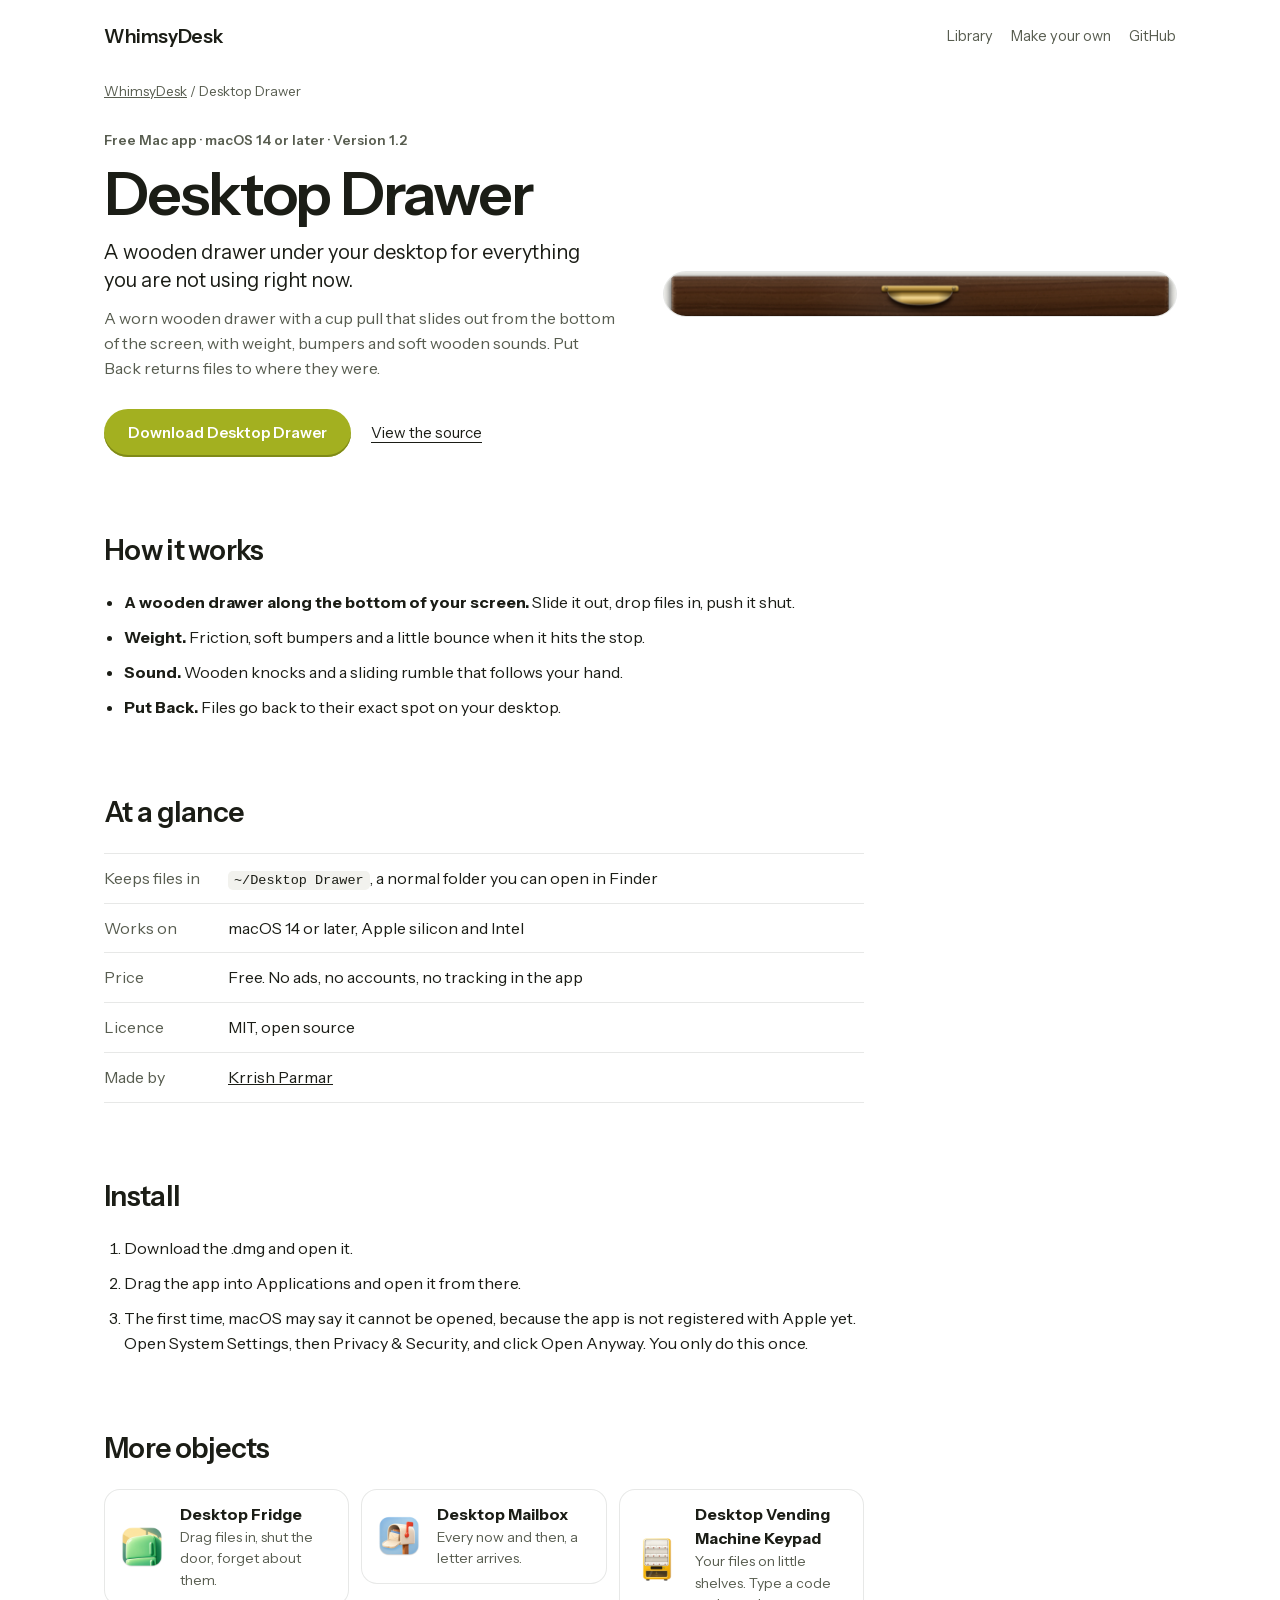
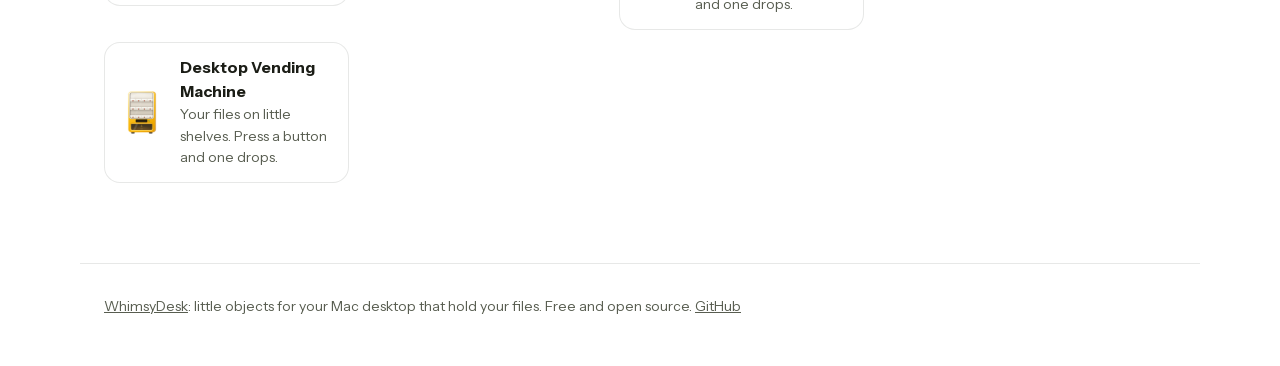
==== website/desktop-drawer/index.html @ 8cb0a9c4 "Website: link the maker to krisby.in and Phoenix Code to phcode.dev, add /helloworld" ====
<!doctype html>
<html lang="en">
<head>
  <meta charset="utf-8">
  <!-- Google tag (gtag.js) -->
  <script async src="https://www.googletagmanager.com/gtag/js?id=G-2DG23JLKP3"></script>
  <script>
    window.dataLayer = window.dataLayer || [];
    function gtag(){dataLayer.push(arguments);}
    gtag('js', new Date());
    gtag('config', 'G-2DG23JLKP3');
  </script>
  <!-- Microsoft Clarity -->
  <script type="text/javascript">
    (function(c,l,a,r,i,t,y){
        c[a]=c[a]||function(){(c[a].q=c[a].q||[]).push(arguments)};
        t=l.createElement(r);t.async=1;t.src="https://www.clarity.ms/tag/"+i;
        y=l.getElementsByTagName(r)[0];y.parentNode.insertBefore(t,y);
    })(window, document, "clarity", "script", "z6915i3wmu");
  </script>
  <meta name="viewport" content="width=device-width, initial-scale=1">
  <title>Desktop Drawer: a wooden drawer on your Mac desktop that holds your files | WhimsyDesk</title>
  <meta name="description" content="A wooden drawer under your desktop for everything you are not using right now. A worn wooden drawer with a cup pull that slides out from the bottom of the screen, with weight, bumpers and soft wooden sounds. Put Back returns files to where they were. Free and open source, for macOS 14 or later.">
  <link rel="canonical" href="https://whimsydesk.art/desktop-drawer/">
  <meta property="og:type" content="website">
  <meta property="og:site_name" content="WhimsyDesk">
  <meta property="og:title" content="Desktop Drawer for Mac">
  <meta property="og:description" content="A wooden drawer under your desktop for everything you are not using right now. Free and open source.">
  <meta property="og:url" content="https://whimsydesk.art/desktop-drawer/">
  <meta property="og:image" content="https://whimsydesk.art/media/art/drawer.png">
  <meta name="twitter:card" content="summary_large_image">
  <meta name="theme-color" content="#ffffff">
  <link rel="icon" href="../media/favicon-32.png" sizes="32x32" type="image/png">
  <link rel="apple-touch-icon" href="../media/apple-touch-icon.png">
  <link rel="preload" href="../fonts/instrument-sans.woff2" as="font" type="font/woff2" crossorigin>
  <link rel="stylesheet" href="../object-page.css">
  <script type="application/ld+json">{"@context": "https://schema.org", "@type": "SoftwareApplication", "name": "Desktop Drawer", "description": "A worn wooden drawer with a cup pull that slides out from the bottom of the screen, with weight, bumpers and soft wooden sounds. Put Back returns files to where they were.", "applicationCategory": "UtilitiesApplication", "operatingSystem": "macOS 14 or later", "softwareVersion": "1.2", "url": "https://whimsydesk.art/desktop-drawer/", "image": "https://whimsydesk.art/media/art/drawer.png", "license": "https://opensource.org/licenses/MIT", "isAccessibleForFree": true, "offers": {"@type": "Offer", "price": "0", "priceCurrency": "USD"}, "author": {"@type": "Person", "name": "Krrish Parmar", "url": "https://krisby.in"}, "publisher": {"@type": "Organization", "name": "WhimsyDesk", "url": "https://whimsydesk.art/"}, "codeRepository": "https://github.com/Electrofist/whimsydesk/tree/main/objects/drawer", "downloadUrl": "https://github.com/Electrofist/whimsydesk/releases/download/downloads/Desktop-Drawer.dmg"}</script>
  <script type="application/ld+json">{"@context": "https://schema.org", "@type": "BreadcrumbList", "itemListElement": [{"@type": "ListItem", "position": 1, "name": "WhimsyDesk", "item": "https://whimsydesk.art/"}, {"@type": "ListItem", "position": 2, "name": "Desktop Drawer", "item": "https://whimsydesk.art/desktop-drawer/"}]}</script>
</head>
<body>
  <header class="top">
    <a class="top__mark" href="../">WhimsyDesk</a>
    <nav aria-label="Main"><a href="../#objects">Library</a><a href="../#make">Make your own</a><a href="https://github.com/Electrofist/whimsydesk">GitHub</a></nav>
  </header>
  <main>
    <nav class="crumbs" aria-label="Breadcrumb"><a href="../">WhimsyDesk</a> <span aria-hidden="true">/</span> Desktop Drawer</nav>
    <article class="obj">
      <div class="obj__text">
        <p class="obj__kind">Free Mac app &middot; macOS 14 or later &middot; Version 1.2</p>
        <h1>Desktop Drawer</h1>
        <p class="obj__tag">A wooden drawer under your desktop for everything you are not using right now.</p>
        <p class="obj__desc">A worn wooden drawer with a cup pull that slides out from the bottom of the screen, with weight, bumpers and soft wooden sounds. Put Back returns files to where they were.</p>
        <div class="obj__actions"><a class="btn btn--olive" href="https://github.com/Electrofist/whimsydesk/releases/download/downloads/Desktop-Drawer.dmg">Download Desktop Drawer</a><a class="quiet" href="https://github.com/Electrofist/whimsydesk/tree/main/objects/drawer">View the source</a></div>
      </div>
      <figure class="obj__shot"><img src="../media/art/drawer.png" alt="Desktop Drawer on a Mac desktop" loading="eager"></figure>
    </article>

    <section class="block" aria-labelledby="use">
      <h2 id="use">How it works</h2>
      <ul class="feats">
        <li><b>A wooden drawer along the bottom of your screen.</b> Slide it out, drop files in, push it shut.</li>
        <li><b>Weight.</b> Friction, soft bumpers and a little bounce when it hits the stop.</li>
        <li><b>Sound.</b> Wooden knocks and a sliding rumble that follows your hand.</li>
        <li><b>Put Back.</b> Files go back to their exact spot on your desktop.</li>
      </ul>
    </section>

    <section class="block" aria-labelledby="facts">
      <h2 id="facts">At a glance</h2>
      <dl class="facts">
        <dt>Keeps files in</dt><dd><code>~/Desktop Drawer</code>, a normal folder you can open in Finder</dd>
        <dt>Works on</dt><dd>macOS 14 or later, Apple silicon and Intel</dd>
        <dt>Price</dt><dd>Free. No ads, no accounts, no tracking in the app</dd>
        <dt>Licence</dt><dd>MIT, open source</dd>
        <dt>Made by</dt><dd><a href="https://krisby.in">Krrish Parmar</a></dd>
      </dl>
    </section>

    <section class="block" aria-labelledby="install">
      <h2 id="install">Install</h2>
      <ol class="steps">
        <li>Download the .dmg and open it.</li>
        <li>Drag the app into Applications and open it from there.</li>
        <li>The first time, macOS may say it cannot be opened, because the app is not registered with Apple yet. Open System Settings, then Privacy &amp; Security, and click Open Anyway. You only do this once.</li>
      </ol>
    </section>

    <section class="block" aria-labelledby="more">
      <h2 id="more">More objects</h2>
      <ul class="more">
        <li><a href="../desktop-fridge/"><img src="../media/icons/fridge.png" alt="" width="48" height="48" loading="lazy"><span><b>Desktop Fridge</b>Drag files in, shut the door, forget about them.</span></a></li>
        <li><a href="../desktop-mailbox/"><img src="../media/icons/mailbox.png" alt="" width="48" height="48" loading="lazy"><span><b>Desktop Mailbox</b>Every now and then, a letter arrives.</span></a></li>
        <li><a href="../desktop-vending-machine-keypad/"><img src="../media/icons/vending-keypad.png" alt="" width="48" height="48" loading="lazy"><span><b>Desktop Vending Machine Keypad</b>Your files on little shelves. Type a code and one drops.</span></a></li>
        <li><a href="../desktop-vending-machine/"><img src="../media/icons/vending.png" alt="" width="48" height="48" loading="lazy"><span><b>Desktop Vending Machine</b>Your files on little shelves. Press a button and one drops.</span></a></li>
      </ul>
    </section>
  </main>
  <footer class="foot"><a href="../">WhimsyDesk</a>: little objects for your Mac desktop that hold your files. Free and open source. <a href="https://github.com/Electrofist/whimsydesk">GitHub</a></footer>
</body>
</html>
---- website/object-page.css ----
/* Object pages: one per object, simple and fast. Same type and colours as the homepage. */
@font-face { font-family: "Instrument Sans"; src: url("fonts/instrument-sans.woff2") format("woff2"); font-weight: 400 700; font-stretch: 75% 100%; font-display: swap; }

:root { --ink: #1b1d16; --mute: #585d50; --olive: #a3b020; --olive-deep: #7f8a17; --line: rgba(27, 29, 22, .1); }
* { box-sizing: border-box; }
body { margin: 0; background: #fff; color: var(--ink); font: 16px/1.55 "Instrument Sans", -apple-system, BlinkMacSystemFont, "Helvetica Neue", Arial, sans-serif; -webkit-font-smoothing: antialiased; }
a { color: inherit; }
code { font: 13.5px/1 ui-monospace, "SF Mono", Menlo, monospace; background: #f2f2ee; padding: 2px 6px; border-radius: 5px; }

.top { max-width: 1120px; margin: 0 auto; padding: 22px 24px; display: flex; align-items: center; justify-content: space-between; gap: 20px; }
.top__mark { font-weight: 600; font-size: 19px; letter-spacing: -0.02em; text-decoration: none; }
.top nav { display: flex; gap: 18px; font-size: 14.5px; }
.top nav a { text-decoration: none; color: var(--mute); }
.top nav a:hover { color: var(--ink); }

main { max-width: 1120px; margin: 0 auto; padding: 0 24px 80px; }
.crumbs { font-size: 13.5px; color: var(--mute); margin: 8px 0 28px; }
.crumbs a { color: var(--mute); }

.obj { display: grid; grid-template-columns: minmax(0, 1fr) minmax(0, 1fr); gap: 48px; align-items: center; }
.obj__kind { margin: 0; font-size: 13.5px; font-weight: 600; color: var(--mute); }
h1 { margin: 12px 0 0; font-size: clamp(36px, 5vw, 60px); line-height: 1.02; font-weight: 600; letter-spacing: -0.035em; }
.obj__tag { margin: 14px 0 0; font-size: 20px; line-height: 1.4; }
.obj__desc { margin: 12px 0 0; color: var(--mute); max-width: 34em; }
.obj__actions { margin-top: 28px; display: flex; gap: 20px; align-items: center; flex-wrap: wrap; }
.obj__shot { margin: 0; border-radius: 24px; overflow: hidden; background: #f2f2ee; box-shadow: 0 0 0 1px var(--line), 0 30px 50px -36px rgba(27, 29, 22, .45); }
.obj__shot img { display: block; width: 100%; height: auto; }

.btn { display: inline-flex; align-items: center; height: 48px; padding: 0 24px; border-radius: 999px; font-weight: 600; font-size: 15px; text-decoration: none; }
.btn--olive { background: var(--olive); color: #fff; box-shadow: inset 0 -2px 0 var(--olive-deep); }
.btn--olive:hover { background: #8f9b1c; }
.btn--soon { background: #f1f1ec; color: var(--mute); }
.quiet { font-size: 15px; text-underline-offset: 4px; }

.block { margin-top: 72px; max-width: 760px; }
h2 { margin: 0 0 18px; font-size: 28px; font-weight: 600; letter-spacing: -0.025em; }
.feats, .steps { margin: 0; padding-left: 20px; }
.feats li, .steps li { margin: 0 0 10px; }
.facts { display: grid; grid-template-columns: auto 1fr; margin: 0; border-top: 1px solid var(--line); }
.facts dt, .facts dd { margin: 0; padding: 12px 0; border-bottom: 1px solid var(--line); }
.facts dt { padding-right: 28px; color: var(--mute); }
.more { list-style: none; margin: 0; padding: 0; display: grid; grid-template-columns: repeat(auto-fill, minmax(240px, 1fr)); gap: 12px; }
.more a { display: flex; gap: 14px; align-items: center; padding: 14px; border-radius: 16px; text-decoration: none; box-shadow: inset 0 0 0 1px var(--line); }
.more a:hover { box-shadow: inset 0 0 0 1px rgba(27, 29, 22, .3); }
.more span { font-size: 14px; color: var(--mute); }
.more b { display: block; color: var(--ink); font-size: 15.5px; }

.foot { max-width: 1120px; margin: 0 auto; padding: 32px 24px 48px; border-top: 1px solid var(--line); font-size: 14px; color: var(--mute); }

@media (max-width: 800px) {
  .obj { grid-template-columns: minmax(0, 1fr); gap: 32px; }
  .obj__shot { order: -1; }
  .top nav { gap: 12px; font-size: 13.5px; }
}
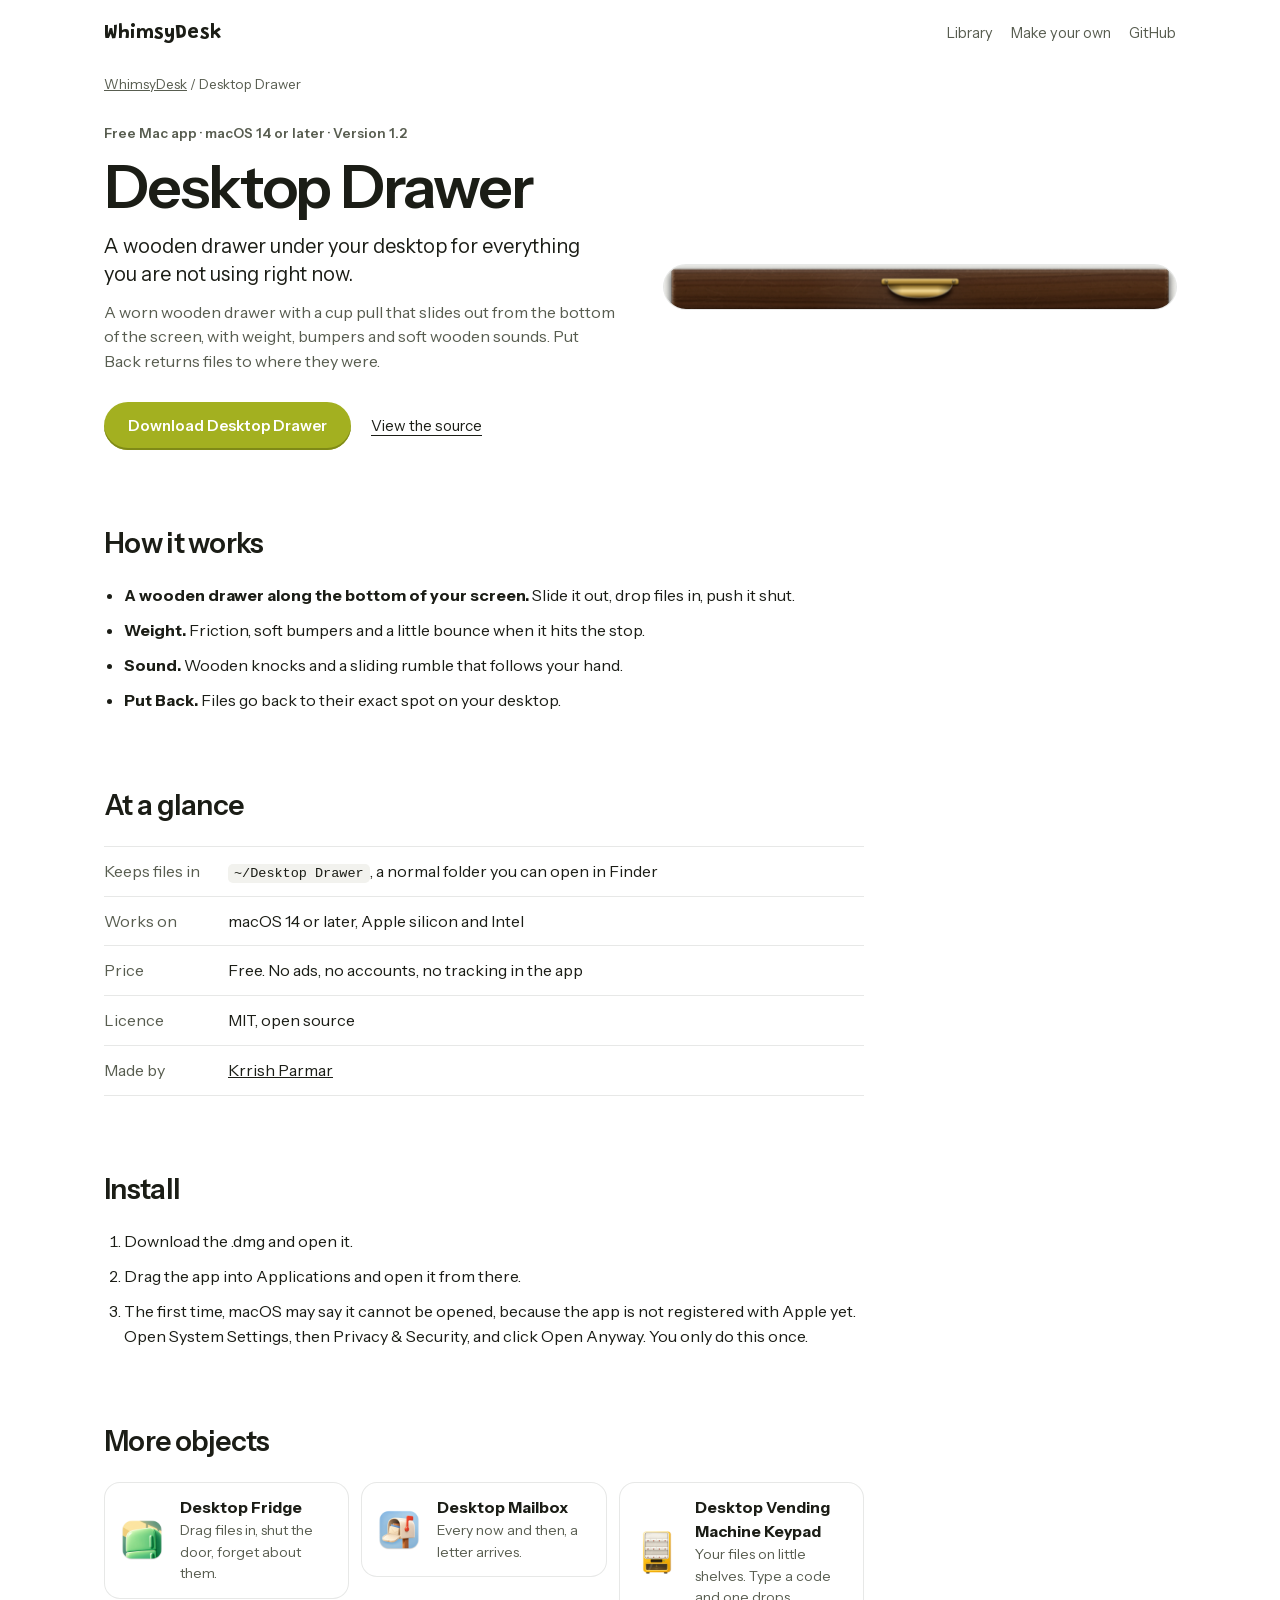
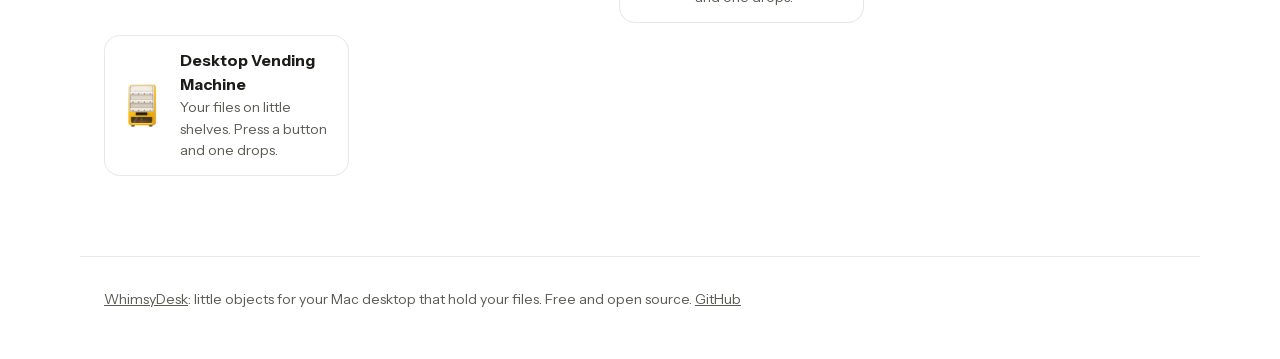
==== commit 626ed879: "Website: new favicon, a pink keycap with a star" ====
--- a/website/desktop-drawer/index.html
+++ b/website/desktop-drawer/index.html
@@ -31,6 +31,7 @@
   <meta name="twitter:card" content="summary_large_image">
   <meta name="theme-color" content="#ffffff">
   <link rel="icon" href="../media/favicon-32.png" sizes="32x32" type="image/png">
+  <link rel="icon" href="../media/favicon-192.png" sizes="192x192" type="image/png">
   <link rel="apple-touch-icon" href="../media/apple-touch-icon.png">
   <link rel="preload" href="../fonts/instrument-sans.woff2" as="font" type="font/woff2" crossorigin>
   <link rel="stylesheet" href="../object-page.css">
--- a/website/object-page.css
+++ b/website/object-page.css
@@ -1,4 +1,5 @@
 /* Object pages: one per object, simple and fast. Same type and colours as the homepage. */
+@font-face { font-family: "Grandstander"; src: url("fonts/grandstander.woff2") format("woff2"); font-weight: 700; font-display: swap; }
 @font-face { font-family: "Instrument Sans"; src: url("fonts/instrument-sans.woff2") format("woff2"); font-weight: 400 700; font-stretch: 75% 100%; font-display: swap; }
 
 :root { --ink: #1b1d16; --mute: #585d50; --olive: #a3b020; --olive-deep: #7f8a17; --line: rgba(27, 29, 22, .1); }
@@ -8,7 +9,7 @@
 code { font: 13.5px/1 ui-monospace, "SF Mono", Menlo, monospace; background: #f2f2ee; padding: 2px 6px; border-radius: 5px; }
 
 .top { max-width: 1120px; margin: 0 auto; padding: 22px 24px; display: flex; align-items: center; justify-content: space-between; gap: 20px; }
-.top__mark { font-weight: 600; font-size: 19px; letter-spacing: -0.02em; text-decoration: none; }
+.top__mark { font: 700 20px/1 "Grandstander", "Instrument Sans", sans-serif; letter-spacing: 0; text-decoration: none; }
 .top nav { display: flex; gap: 18px; font-size: 14.5px; }
 .top nav a { text-decoration: none; color: var(--mute); }
 .top nav a:hover { color: var(--ink); }
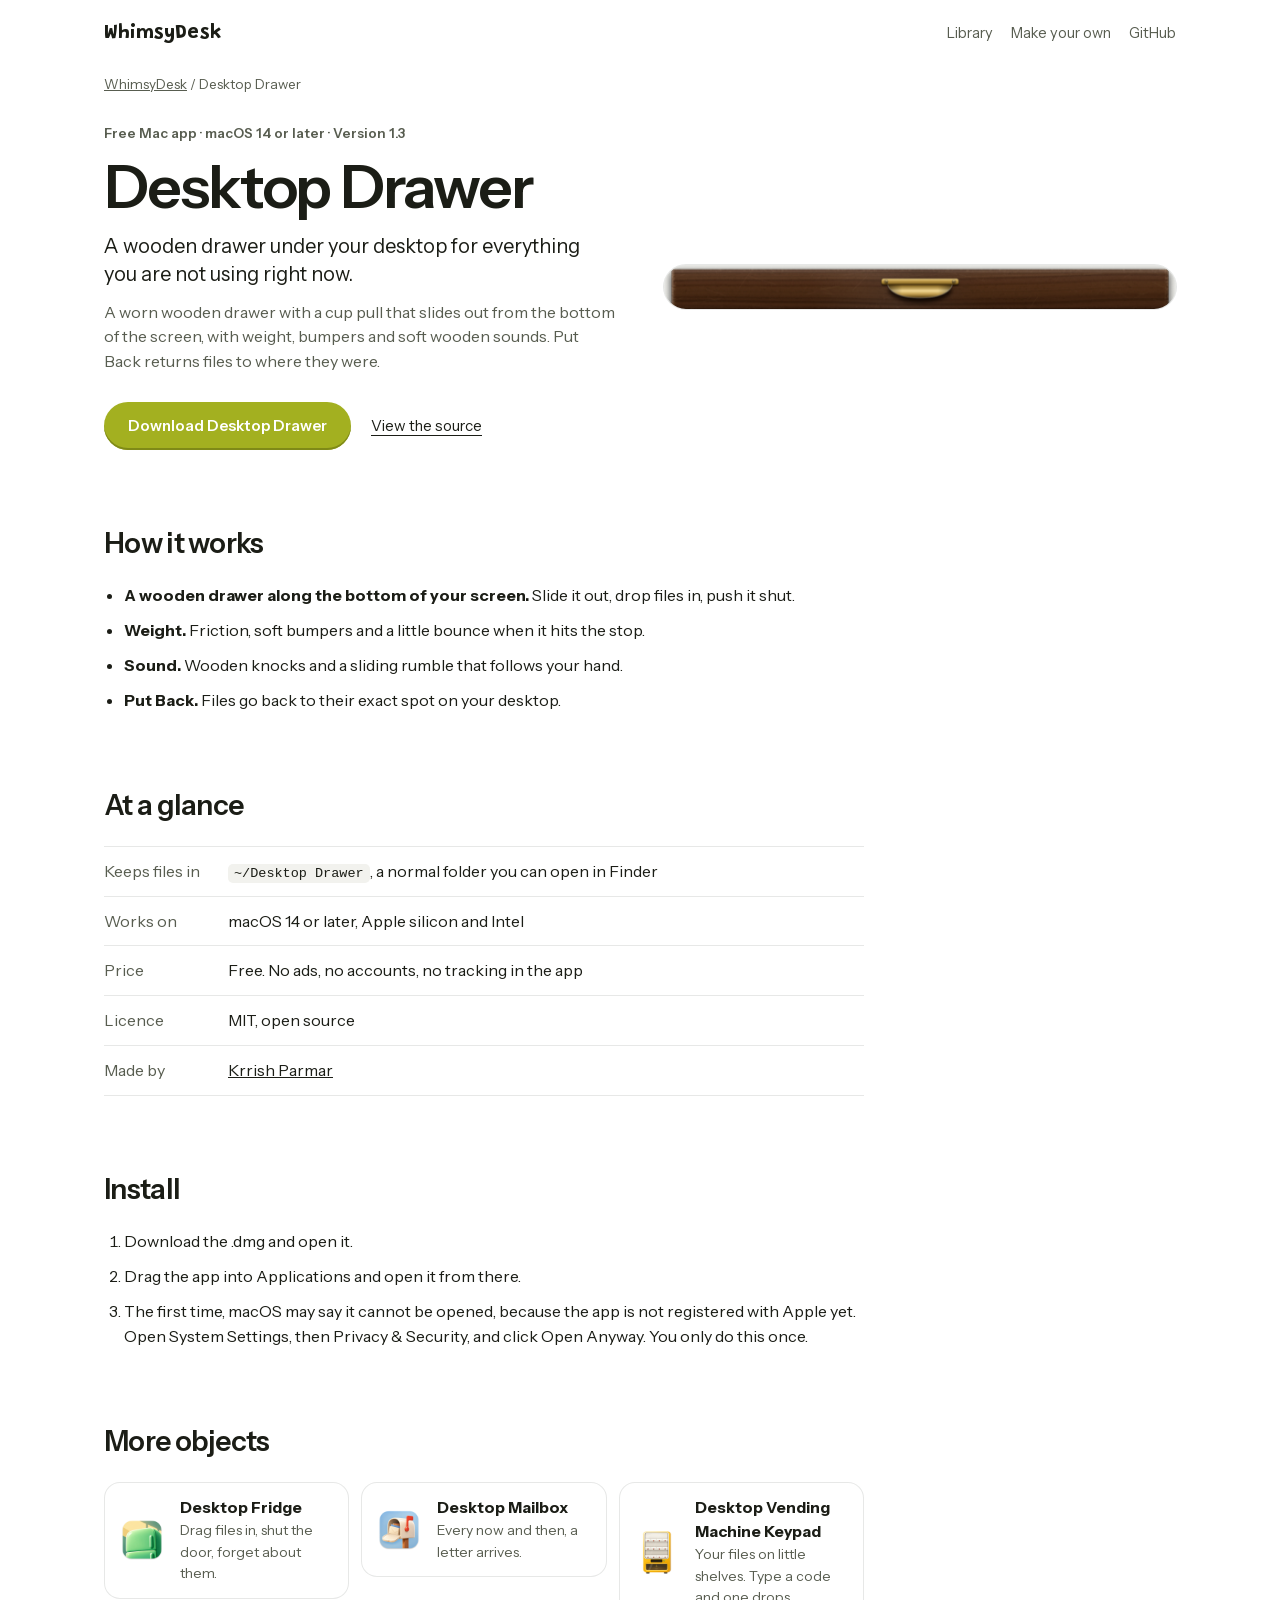
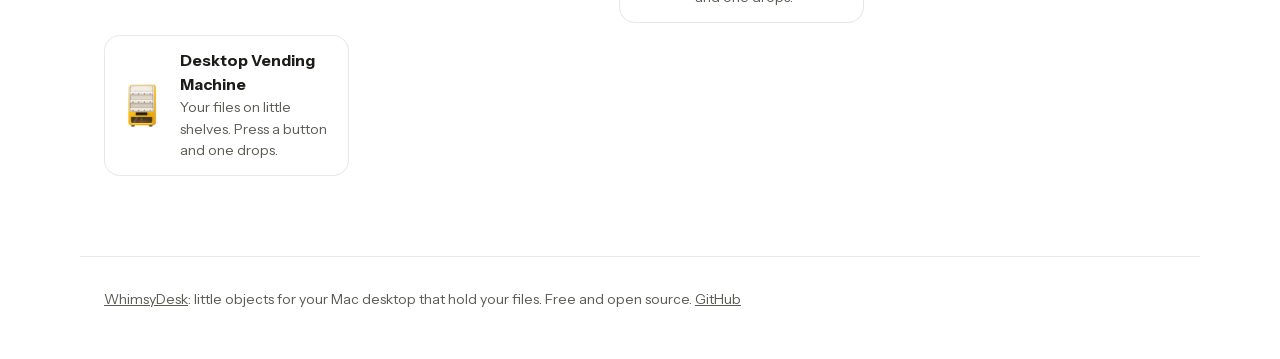
==== commit 8cbcc4a9: "Website: new object versions" ====
--- a/website/desktop-drawer/index.html
+++ b/website/desktop-drawer/index.html
@@ -30,12 +30,12 @@
   <meta property="og:image" content="https://whimsydesk.art/media/art/drawer.png">
   <meta name="twitter:card" content="summary_large_image">
   <meta name="theme-color" content="#ffffff">
-  <link rel="icon" href="../media/favicon-32.png" sizes="32x32" type="image/png">
-  <link rel="icon" href="../media/favicon-192.png" sizes="192x192" type="image/png">
-  <link rel="apple-touch-icon" href="../media/apple-touch-icon.png">
+  <link rel="icon" href="../media/favicon-32.png?v=2" sizes="32x32" type="image/png">
+  <link rel="icon" href="../media/favicon-192.png?v=2" sizes="192x192" type="image/png">
+  <link rel="apple-touch-icon" href="../media/apple-touch-icon.png?v=2">
   <link rel="preload" href="../fonts/instrument-sans.woff2" as="font" type="font/woff2" crossorigin>
   <link rel="stylesheet" href="../object-page.css">
-  <script type="application/ld+json">{"@context": "https://schema.org", "@type": "SoftwareApplication", "name": "Desktop Drawer", "description": "A worn wooden drawer with a cup pull that slides out from the bottom of the screen, with weight, bumpers and soft wooden sounds. Put Back returns files to where they were.", "applicationCategory": "UtilitiesApplication", "operatingSystem": "macOS 14 or later", "softwareVersion": "1.2", "url": "https://whimsydesk.art/desktop-drawer/", "image": "https://whimsydesk.art/media/art/drawer.png", "license": "https://opensource.org/licenses/MIT", "isAccessibleForFree": true, "offers": {"@type": "Offer", "price": "0", "priceCurrency": "USD"}, "author": {"@type": "Person", "name": "Krrish Parmar", "url": "https://krisby.in"}, "publisher": {"@type": "Organization", "name": "WhimsyDesk", "url": "https://whimsydesk.art/"}, "codeRepository": "https://github.com/Electrofist/whimsydesk/tree/main/objects/drawer", "downloadUrl": "https://github.com/Electrofist/whimsydesk/releases/download/downloads/Desktop-Drawer.dmg"}</script>
+  <script type="application/ld+json">{"@context": "https://schema.org", "@type": "SoftwareApplication", "name": "Desktop Drawer", "description": "A worn wooden drawer with a cup pull that slides out from the bottom of the screen, with weight, bumpers and soft wooden sounds. Put Back returns files to where they were.", "applicationCategory": "UtilitiesApplication", "operatingSystem": "macOS 14 or later", "softwareVersion": "1.3", "url": "https://whimsydesk.art/desktop-drawer/", "image": "https://whimsydesk.art/media/art/drawer.png", "license": "https://opensource.org/licenses/MIT", "isAccessibleForFree": true, "offers": {"@type": "Offer", "price": "0", "priceCurrency": "USD"}, "author": {"@type": "Person", "name": "Krrish Parmar", "url": "https://krisby.in"}, "publisher": {"@type": "Organization", "name": "WhimsyDesk", "url": "https://whimsydesk.art/"}, "codeRepository": "https://github.com/Electrofist/whimsydesk/tree/main/objects/drawer", "downloadUrl": "https://github.com/Electrofist/whimsydesk/releases/download/downloads/Desktop-Drawer.dmg"}</script>
   <script type="application/ld+json">{"@context": "https://schema.org", "@type": "BreadcrumbList", "itemListElement": [{"@type": "ListItem", "position": 1, "name": "WhimsyDesk", "item": "https://whimsydesk.art/"}, {"@type": "ListItem", "position": 2, "name": "Desktop Drawer", "item": "https://whimsydesk.art/desktop-drawer/"}]}</script>
 </head>
 <body>
@@ -47,7 +47,7 @@
     <nav class="crumbs" aria-label="Breadcrumb"><a href="../">WhimsyDesk</a> <span aria-hidden="true">/</span> Desktop Drawer</nav>
     <article class="obj">
       <div class="obj__text">
-        <p class="obj__kind">Free Mac app &middot; macOS 14 or later &middot; Version 1.2</p>
+        <p class="obj__kind">Free Mac app &middot; macOS 14 or later &middot; Version 1.3</p>
         <h1>Desktop Drawer</h1>
         <p class="obj__tag">A wooden drawer under your desktop for everything you are not using right now.</p>
         <p class="obj__desc">A worn wooden drawer with a cup pull that slides out from the bottom of the screen, with weight, bumpers and soft wooden sounds. Put Back returns files to where they were.</p>
--- a/website/object-page.css
+++ b/website/object-page.css
@@ -31,6 +31,8 @@
 .btn--olive { background: var(--olive); color: #fff; box-shadow: inset 0 -2px 0 var(--olive-deep); }
 .btn--olive:hover { background: #8f9b1c; }
 .btn--soon { background: #f1f1ec; color: var(--mute); }
+.btn--line-dark { background: #fff; color: var(--ink); box-shadow: inset 0 0 0 1px rgba(27, 29, 22, .22); }
+.btn--line-dark:hover { box-shadow: inset 0 0 0 1px rgba(27, 29, 22, .5); }
 .quiet { font-size: 15px; text-underline-offset: 4px; }
 
 .block { margin-top: 72px; max-width: 760px; }
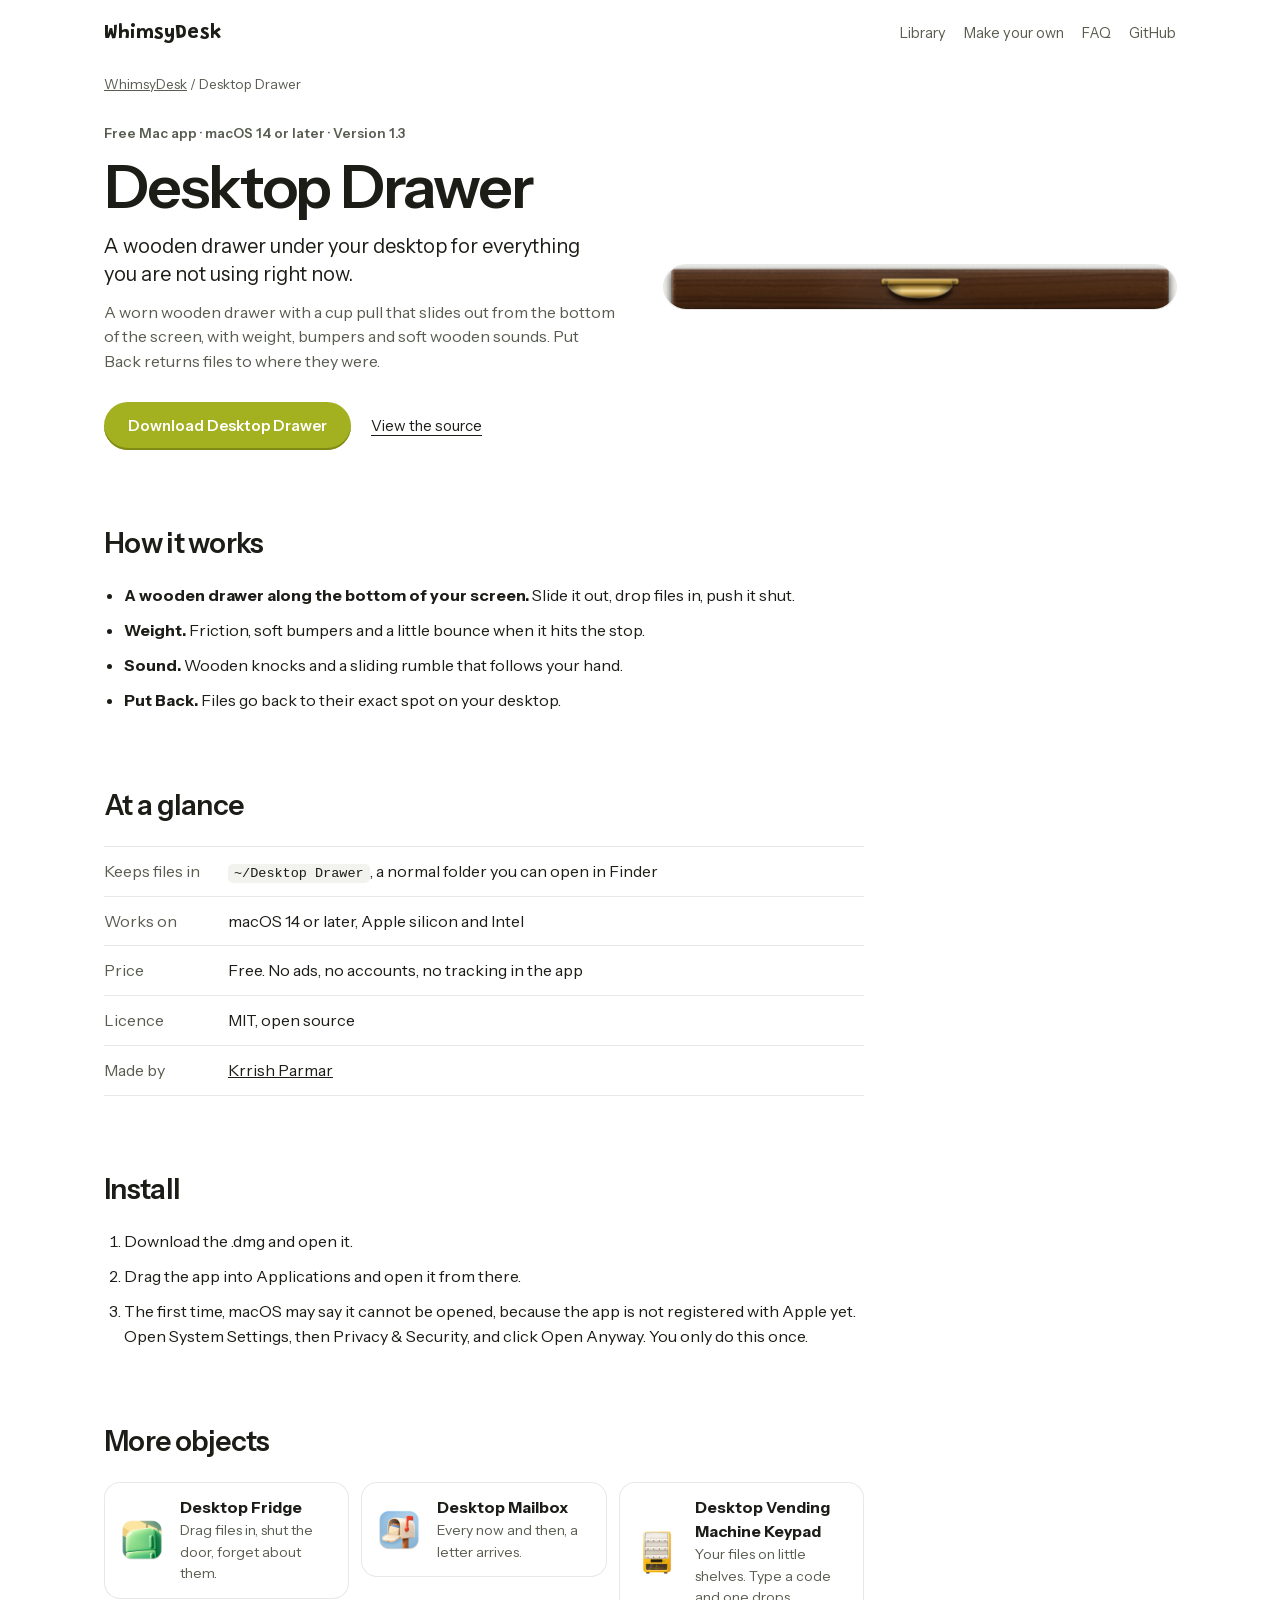
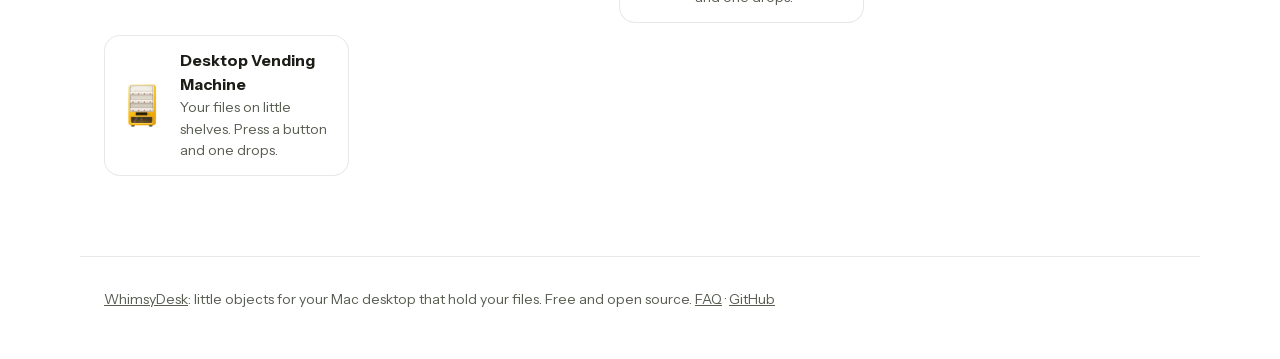
==== commit ed2a8022: "Website: FAQ and make-your-own guide pages" ====
--- a/website/desktop-drawer/index.html
+++ b/website/desktop-drawer/index.html
@@ -19,8 +19,8 @@
     })(window, document, "clarity", "script", "z6915i3wmu");
   </script>
   <meta name="viewport" content="width=device-width, initial-scale=1">
-  <title>Desktop Drawer: a wooden drawer on your Mac desktop that holds your files | WhimsyDesk</title>
-  <meta name="description" content="A wooden drawer under your desktop for everything you are not using right now. A worn wooden drawer with a cup pull that slides out from the bottom of the screen, with weight, bumpers and soft wooden sounds. Put Back returns files to where they were. Free and open source, for macOS 14 or later.">
+  <title>Desktop Drawer: a wooden drawer for your Mac files | WhimsyDesk</title>
+  <meta name="description" content="A wooden drawer that slides up from the bottom of your Mac screen and holds your files. Put Back returns them. Free and open source, for macOS 14+.">
   <link rel="canonical" href="https://whimsydesk.art/desktop-drawer/">
   <meta property="og:type" content="website">
   <meta property="og:site_name" content="WhimsyDesk">
@@ -41,7 +41,7 @@
 <body>
   <header class="top">
     <a class="top__mark" href="../">WhimsyDesk</a>
-    <nav aria-label="Main"><a href="../#objects">Library</a><a href="../#make">Make your own</a><a href="https://github.com/Electrofist/whimsydesk">GitHub</a></nav>
+    <nav aria-label="Main"><a href="../#objects">Library</a><a href="../make-your-own/">Make your own</a><a href="../faq/">FAQ</a><a href="https://github.com/Electrofist/whimsydesk">GitHub</a></nav>
   </header>
   <main>
     <nav class="crumbs" aria-label="Breadcrumb"><a href="../">WhimsyDesk</a> <span aria-hidden="true">/</span> Desktop Drawer</nav>
@@ -96,6 +96,6 @@
       </ul>
     </section>
   </main>
-  <footer class="foot"><a href="../">WhimsyDesk</a>: little objects for your Mac desktop that hold your files. Free and open source. <a href="https://github.com/Electrofist/whimsydesk">GitHub</a></footer>
+  <footer class="foot"><a href="../">WhimsyDesk</a>: little objects for your Mac desktop that hold your files. Free and open source. <a href="../faq/">FAQ</a> &middot; <a href="https://github.com/Electrofist/whimsydesk">GitHub</a></footer>
 </body>
 </html>
--- a/website/object-page.css
+++ b/website/object-page.css
@@ -55,3 +55,19 @@
   .obj__shot { order: -1; }
   .top nav { gap: 12px; font-size: 13.5px; }
 }
+
+/* Guide pages: FAQ and make your own */
+.doc { max-width: 720px; }
+.doc h1 { font-size: clamp(36px, 5vw, 52px); line-height: 1.05; letter-spacing: -.02em; margin: 0 0 18px; }
+.doc h2 { font-size: 24px; letter-spacing: -.01em; margin: 52px 0 12px; }
+.doc h3 { font-size: 18px; margin: 32px 0 8px; }
+.doc p, .doc li { line-height: 1.65; }
+.doc ul, .doc ol { padding-left: 22px; }
+.doc li { margin: 0 0 8px; }
+.doc pre { background: #f2f2ee; border-radius: 10px; padding: 14px 16px; overflow-x: auto; margin: 14px 0; }
+.doc pre code { background: none; padding: 0; font-size: 13.5px; line-height: 1.55; }
+.top nav a { white-space: nowrap; }
+@media (max-width: 520px) {
+  .top { padding: 18px 24px; flex-wrap: wrap; row-gap: 10px; }
+  .top nav { gap: 14px; font-size: 14px; }
+}
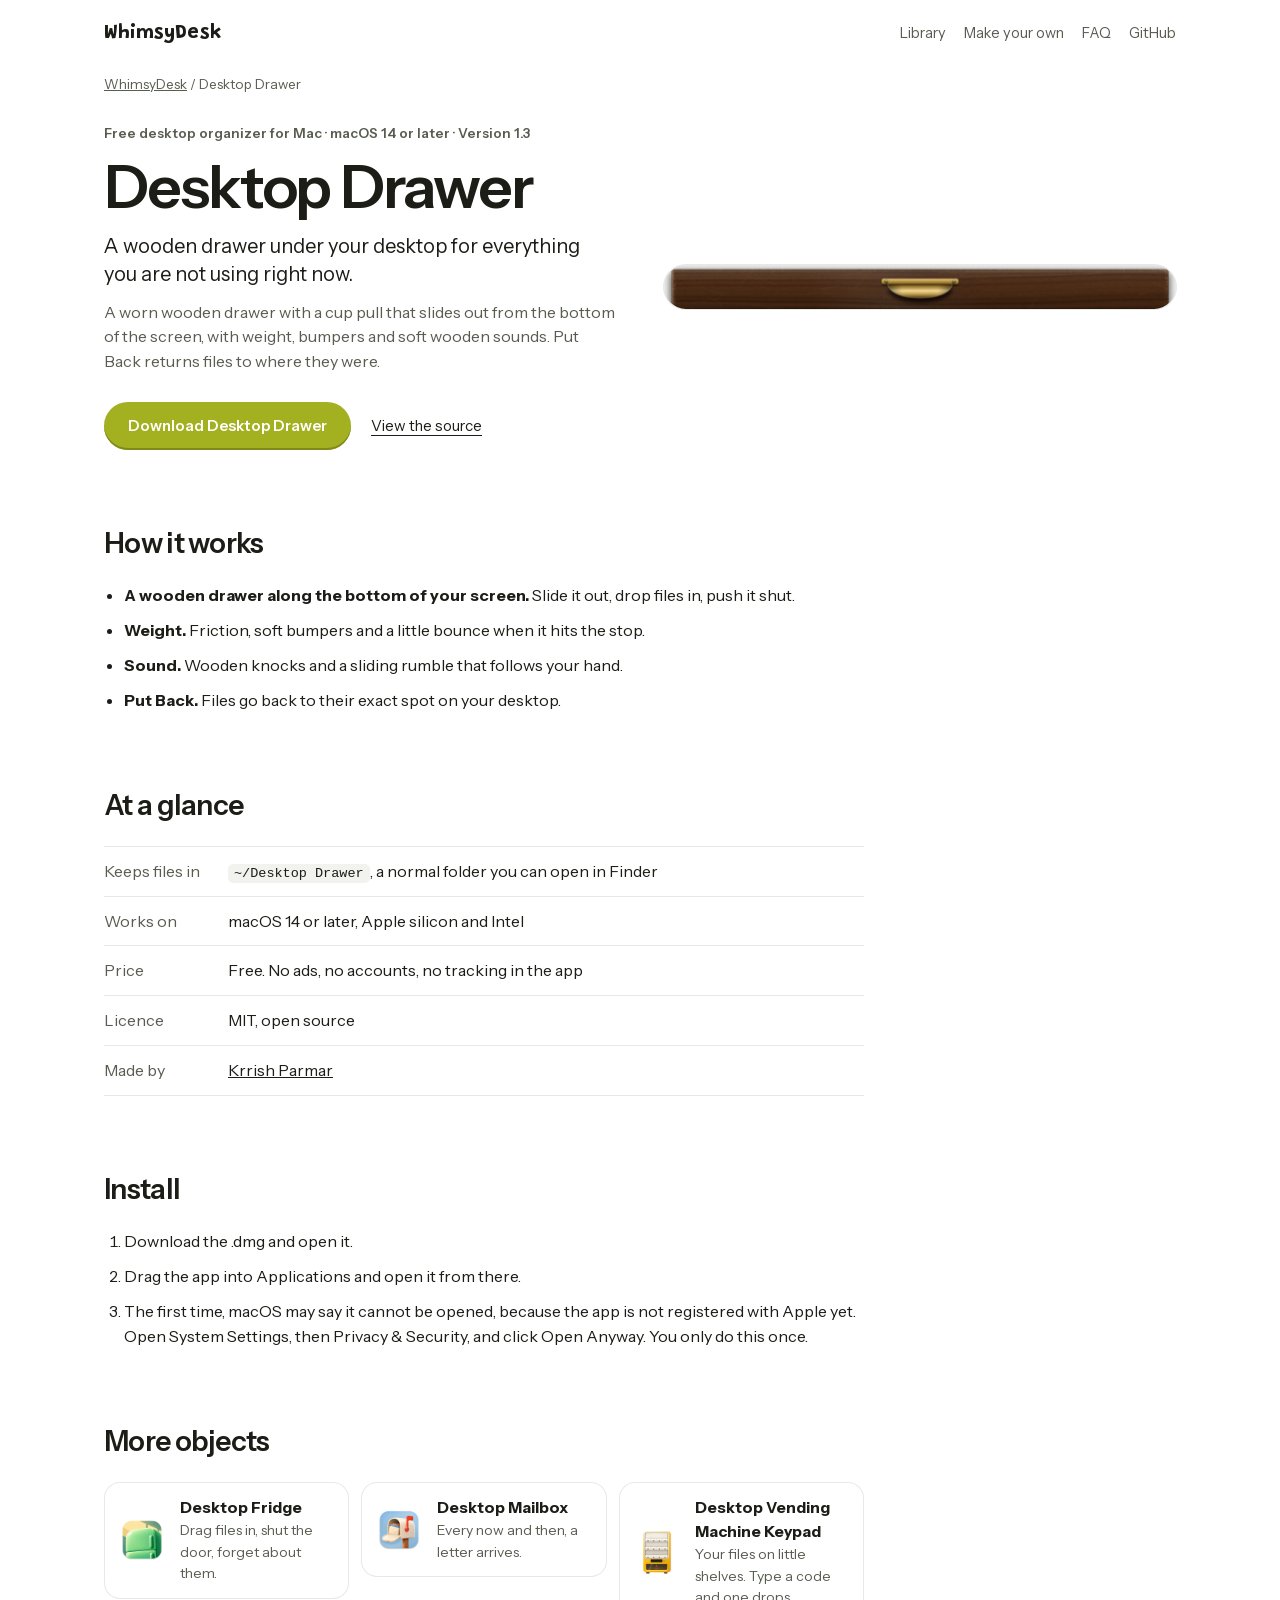
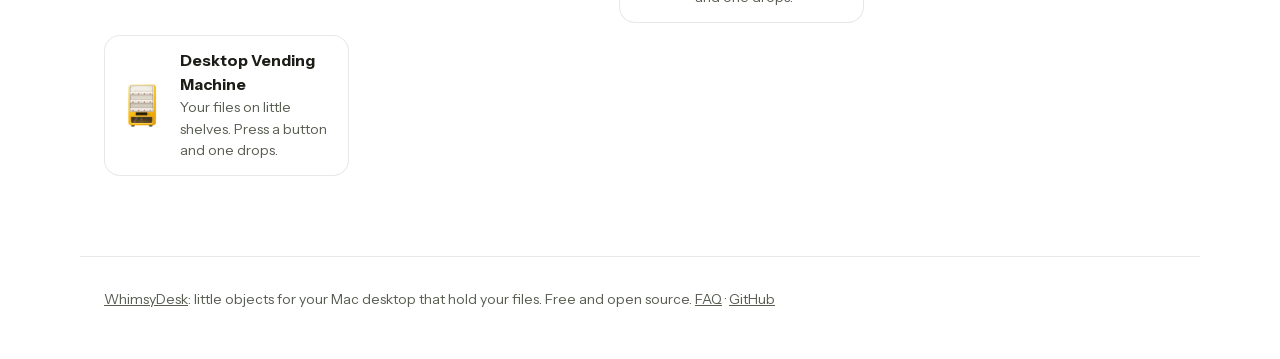
==== commit b5e727ff: "Website: search-friendly copy, video markup, and a guide to cleaning up the Mac desktop" ====
--- a/website/desktop-drawer/index.html
+++ b/website/desktop-drawer/index.html
@@ -20,7 +20,7 @@
   </script>
   <meta name="viewport" content="width=device-width, initial-scale=1">
   <title>Desktop Drawer: a wooden drawer for your Mac files | WhimsyDesk</title>
-  <meta name="description" content="A wooden drawer that slides up from the bottom of your Mac screen and holds your files. Put Back returns them. Free and open source, for macOS 14+.">
+  <meta name="description" content="Organize your Mac desktop with a wooden drawer that slides up from the bottom of the screen. Put Back returns every file. Free and open source.">
   <link rel="canonical" href="https://whimsydesk.art/desktop-drawer/">
   <meta property="og:type" content="website">
   <meta property="og:site_name" content="WhimsyDesk">
@@ -47,7 +47,7 @@
     <nav class="crumbs" aria-label="Breadcrumb"><a href="../">WhimsyDesk</a> <span aria-hidden="true">/</span> Desktop Drawer</nav>
     <article class="obj">
       <div class="obj__text">
-        <p class="obj__kind">Free Mac app &middot; macOS 14 or later &middot; Version 1.3</p>
+        <p class="obj__kind">Free desktop organizer for Mac &middot; macOS 14 or later &middot; Version 1.3</p>
         <h1>Desktop Drawer</h1>
         <p class="obj__tag">A wooden drawer under your desktop for everything you are not using right now.</p>
         <p class="obj__desc">A worn wooden drawer with a cup pull that slides out from the bottom of the screen, with weight, bumpers and soft wooden sounds. Put Back returns files to where they were.</p>
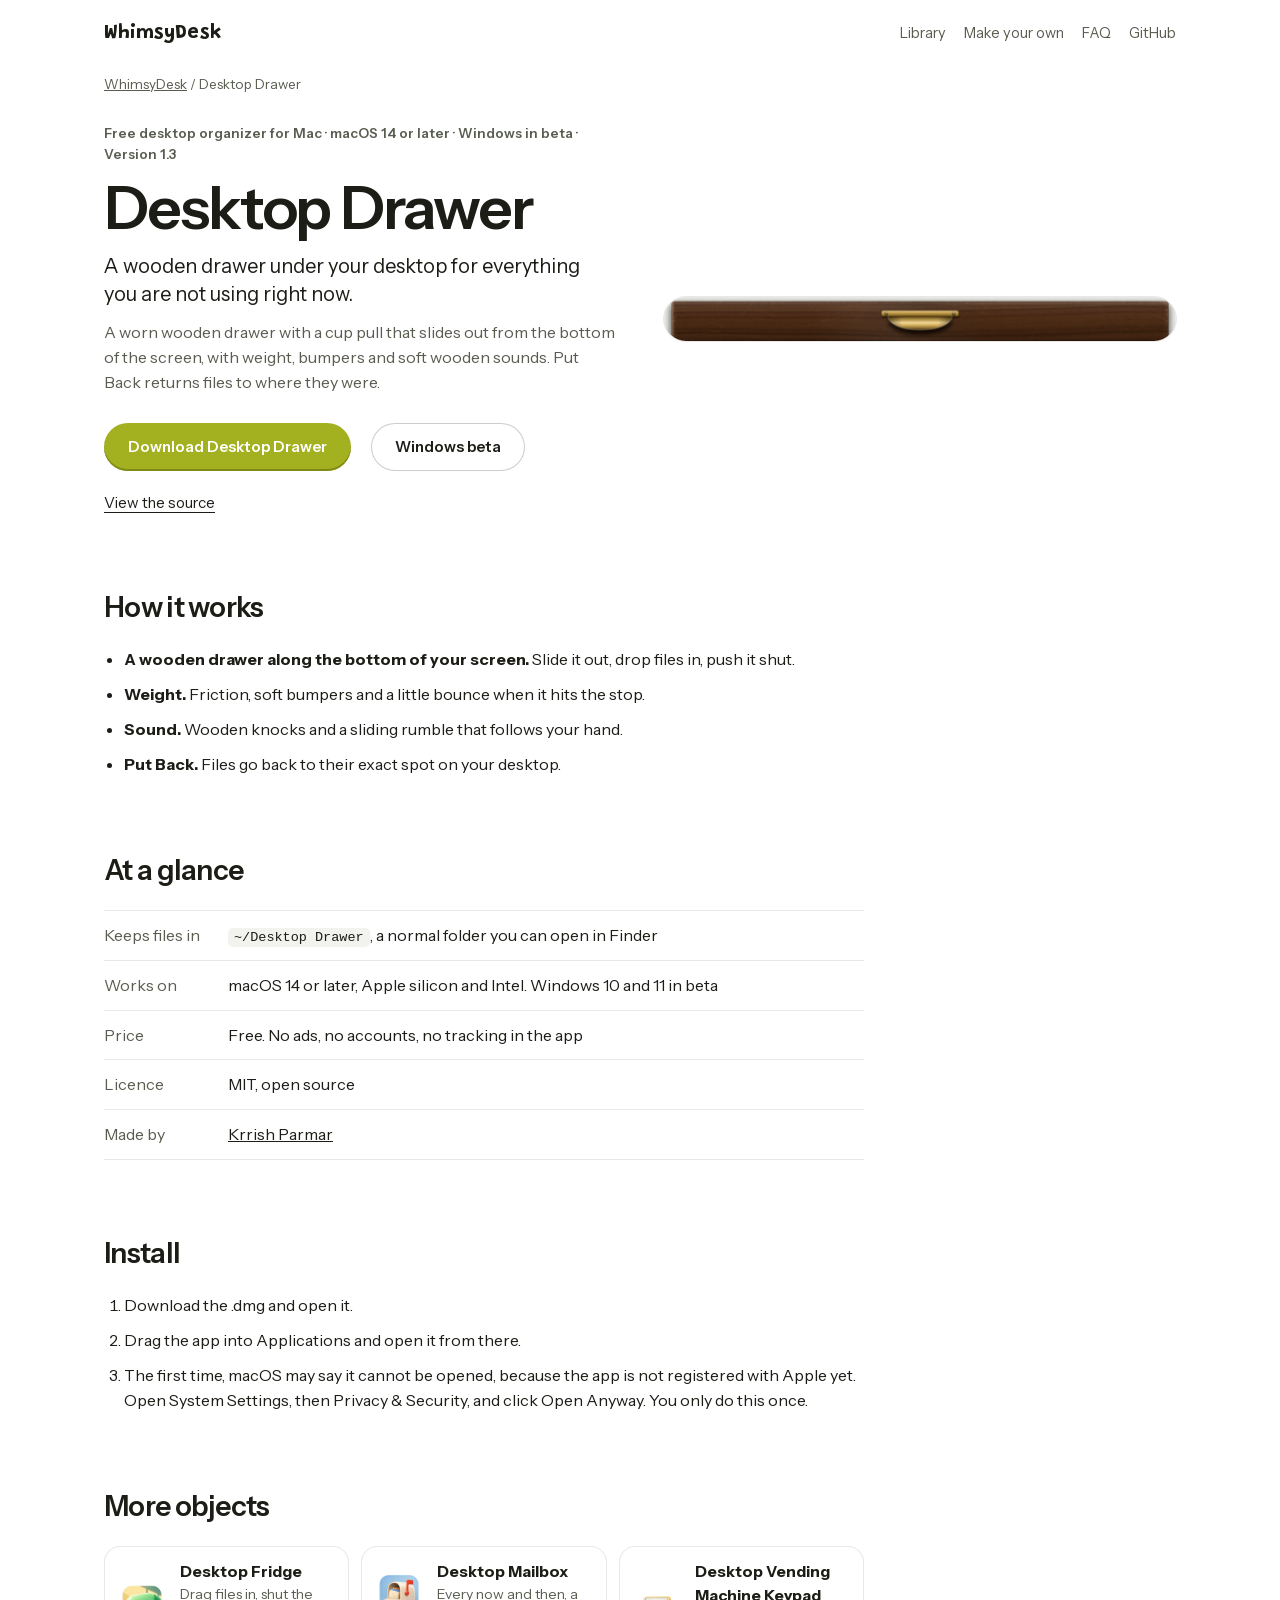
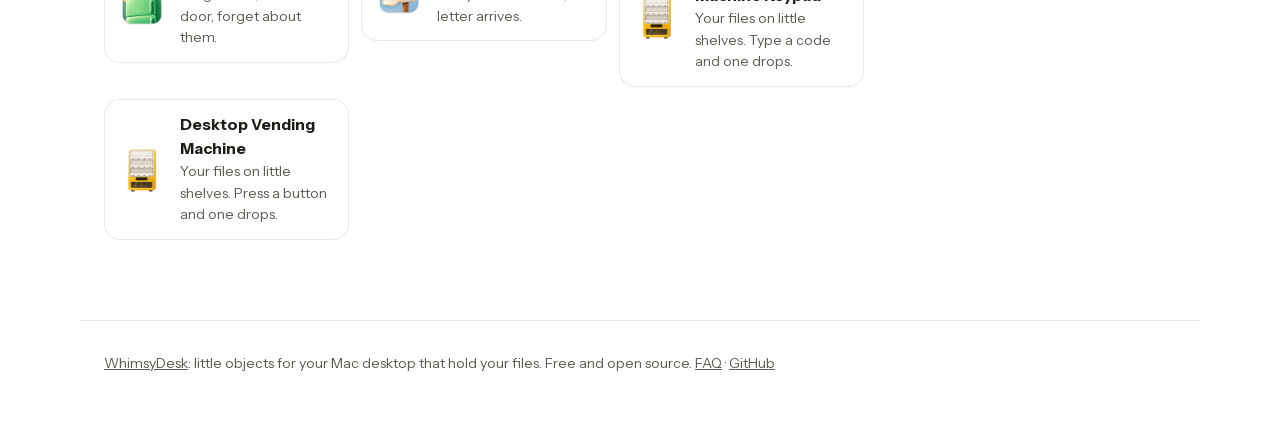
==== commit c208c8f1: "Website: Windows beta download for Desktop Drawer" ====
--- a/website/desktop-drawer/index.html
+++ b/website/desktop-drawer/index.html
@@ -47,11 +47,11 @@
     <nav class="crumbs" aria-label="Breadcrumb"><a href="../">WhimsyDesk</a> <span aria-hidden="true">/</span> Desktop Drawer</nav>
     <article class="obj">
       <div class="obj__text">
-        <p class="obj__kind">Free desktop organizer for Mac &middot; macOS 14 or later &middot; Version 1.3</p>
+        <p class="obj__kind">Free desktop organizer for Mac &middot; macOS 14 or later &middot; Windows in beta &middot; Version 1.3</p>
         <h1>Desktop Drawer</h1>
         <p class="obj__tag">A wooden drawer under your desktop for everything you are not using right now.</p>
         <p class="obj__desc">A worn wooden drawer with a cup pull that slides out from the bottom of the screen, with weight, bumpers and soft wooden sounds. Put Back returns files to where they were.</p>
-        <div class="obj__actions"><a class="btn btn--olive" href="https://github.com/Electrofist/whimsydesk/releases/download/downloads/Desktop-Drawer.dmg">Download Desktop Drawer</a><a class="quiet" href="https://github.com/Electrofist/whimsydesk/tree/main/objects/drawer">View the source</a></div>
+        <div class="obj__actions"><a class="btn btn--olive" href="https://github.com/Electrofist/whimsydesk/releases/download/downloads/Desktop-Drawer.dmg">Download Desktop Drawer</a><a class="btn btn--line-dark" href="https://github.com/Electrofist/WhimsyDesk/releases/download/windows-drawer-beta.1/Desktop-Drawer-Setup.exe">Windows beta</a><a class="quiet" href="https://github.com/Electrofist/whimsydesk/tree/main/objects/drawer">View the source</a></div>
       </div>
       <figure class="obj__shot"><img src="../media/art/drawer.png" alt="Desktop Drawer on a Mac desktop" loading="eager"></figure>
     </article>
@@ -70,7 +70,7 @@
       <h2 id="facts">At a glance</h2>
       <dl class="facts">
         <dt>Keeps files in</dt><dd><code>~/Desktop Drawer</code>, a normal folder you can open in Finder</dd>
-        <dt>Works on</dt><dd>macOS 14 or later, Apple silicon and Intel</dd>
+        <dt>Works on</dt><dd>macOS 14 or later, Apple silicon and Intel. Windows 10 and 11 in beta</dd>
         <dt>Price</dt><dd>Free. No ads, no accounts, no tracking in the app</dd>
         <dt>Licence</dt><dd>MIT, open source</dd>
         <dt>Made by</dt><dd><a href="https://krisby.in">Krrish Parmar</a></dd>
